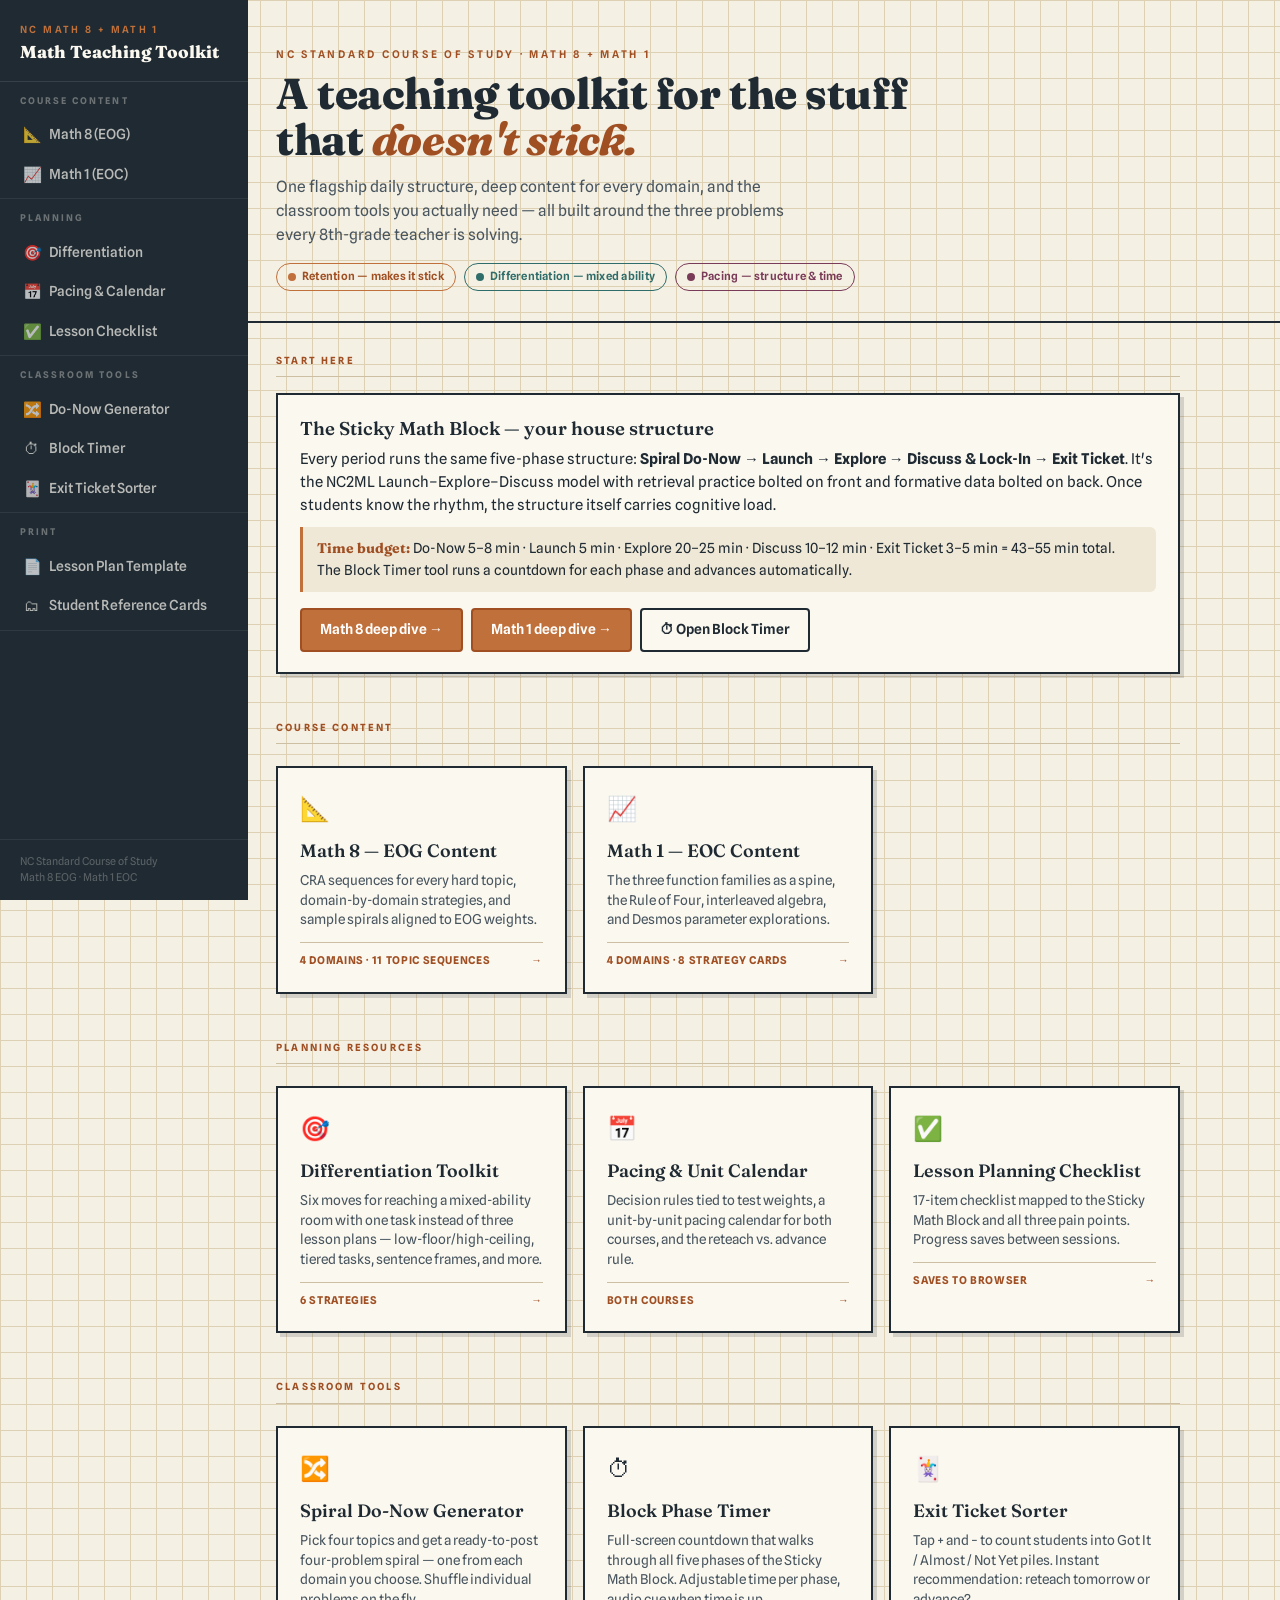
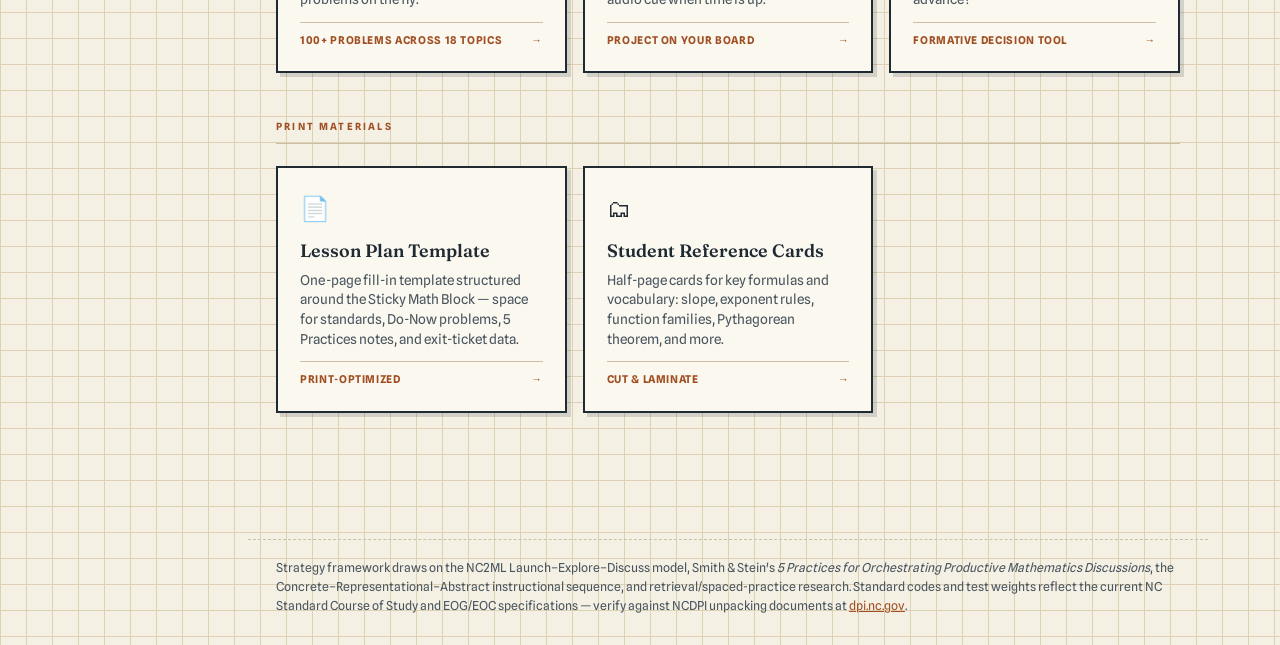
==== index.html @ 53092786 "Initial release: full NC Math 8 & Math 1 teaching toolkit Multi-page static site with deep content f" ====
<!DOCTYPE html>
<html lang="en">
<head>
<meta charset="UTF-8">
<meta name="viewport" content="width=device-width, initial-scale=1.0">
<title>Math Teaching Toolkit — NC Math 8 &amp; Math 1</title>
<link rel="stylesheet" href="css/style.css">
</head>
<body>

<button class="nav-toggle" id="navToggle" aria-label="Open menu">
  <span class="bar"></span><span class="bar"></span><span class="bar"></span>
</button>
<div class="overlay" id="overlay"></div>

<nav class="sidenav" id="sidenav">
  <div class="sidenav-brand">
    <a href="index.html">
      <div class="brand-eyebrow">NC Math 8 + Math 1</div>
      <div class="brand-name">Math Teaching Toolkit</div>
    </a>
  </div>

  <div class="nav-group">
    <span class="nav-group-label">Course Content</span>
    <a class="nav-link" href="math8.html"><span class="icon">📐</span> Math 8 (EOG)</a>
    <a class="nav-link" href="math1.html"><span class="icon">📈</span> Math 1 (EOC)</a>
  </div>

  <div class="nav-group">
    <span class="nav-group-label">Planning</span>
    <a class="nav-link" href="differentiation.html"><span class="icon">🎯</span> Differentiation</a>
    <a class="nav-link" href="pacing.html"><span class="icon">📅</span> Pacing &amp; Calendar</a>
    <a class="nav-link" href="checklist.html"><span class="icon">✅</span> Lesson Checklist</a>
  </div>

  <div class="nav-group">
    <span class="nav-group-label">Classroom Tools</span>
    <a class="nav-link" href="donow.html"><span class="icon">🔀</span> Do-Now Generator</a>
    <a class="nav-link" href="timer.html"><span class="icon">⏱</span> Block Timer</a>
    <a class="nav-link" href="exit-sort.html"><span class="icon">🃏</span> Exit Ticket Sorter</a>
  </div>

  <div class="nav-group">
    <span class="nav-group-label">Print</span>
    <a class="nav-link" href="lesson-plan.html"><span class="icon">📄</span> Lesson Plan Template</a>
    <a class="nav-link" href="reference-cards.html"><span class="icon">🗂</span> Student Reference Cards</a>
  </div>

  <div class="nav-footer">NC Standard Course of Study<br>Math 8 EOG · Math 1 EOC</div>
</nav>

<main>
  <div class="page-header">
    <div class="page-eyebrow">NC Standard Course of Study · Math 8 + Math 1</div>
    <h1>A teaching toolkit for the stuff that <em>doesn't stick.</em></h1>
    <p class="sub">One flagship daily structure, deep content for every domain, and the classroom tools you actually need — all built around the three problems every 8th-grade teacher is solving.</p>
    <div class="legend">
      <span class="chip c-ret"><span class="dot"></span>Retention — makes it stick</span>
      <span class="chip c-dif"><span class="dot"></span>Differentiation — mixed ability</span>
      <span class="chip c-pac"><span class="dot"></span>Pacing — structure &amp; time</span>
    </div>
  </div>

  <div class="content">

    <div class="section">
      <div class="section-label">Start Here</div>
      <div class="card">
        <h3>The Sticky Math Block — your house structure</h3>
        <p>Every period runs the same five-phase structure: <strong>Spiral Do-Now → Launch → Explore → Discuss &amp; Lock-In → Exit Ticket</strong>. It's the NC2ML Launch–Explore–Discuss model with retrieval practice bolted on front and formative data bolted on back. Once students know the rhythm, the structure itself carries cognitive load.</p>
        <div class="ex">
          <b>Time budget:</b> Do-Now 5–8 min · Launch 5 min · Explore 20–25 min · Discuss 10–12 min · Exit Ticket 3–5 min = 43–55 min total.<br>
          The Block Timer tool runs a countdown for each phase and advances automatically.
        </div>
        <div class="btn-group">
          <a class="btn btn-ochre" href="math8.html">Math 8 deep dive →</a>
          <a class="btn btn-ochre" href="math1.html">Math 1 deep dive →</a>
          <a class="btn" href="timer.html">⏱ Open Block Timer</a>
        </div>
      </div>
    </div>

    <div class="section">
      <div class="section-label">Course Content</div>
      <div class="hub-grid">
        <a class="hub-card" href="math8.html">
          <div class="hc-icon">📐</div>
          <h3>Math 8 — EOG Content</h3>
          <p>CRA sequences for every hard topic, domain-by-domain strategies, and sample spirals aligned to EOG weights.</p>
          <div class="hc-footer">
            <span>4 domains · 11 topic sequences</span>
            <span>→</span>
          </div>
        </a>
        <a class="hub-card" href="math1.html">
          <div class="hc-icon">📈</div>
          <h3>Math 1 — EOC Content</h3>
          <p>The three function families as a spine, the Rule of Four, interleaved algebra, and Desmos parameter explorations.</p>
          <div class="hc-footer">
            <span>4 domains · 8 strategy cards</span>
            <span>→</span>
          </div>
        </a>
      </div>
    </div>

    <div class="section">
      <div class="section-label">Planning Resources</div>
      <div class="hub-grid">
        <a class="hub-card" href="differentiation.html">
          <div class="hc-icon">🎯</div>
          <h3>Differentiation Toolkit</h3>
          <p>Six moves for reaching a mixed-ability room with one task instead of three lesson plans — low-floor/high-ceiling, tiered tasks, sentence frames, and more.</p>
          <div class="hc-footer"><span>6 strategies</span><span>→</span></div>
        </a>
        <a class="hub-card" href="pacing.html">
          <div class="hc-icon">📅</div>
          <h3>Pacing &amp; Unit Calendar</h3>
          <p>Decision rules tied to test weights, a unit-by-unit pacing calendar for both courses, and the reteach vs. advance rule.</p>
          <div class="hc-footer"><span>Both courses</span><span>→</span></div>
        </a>
        <a class="hub-card" href="checklist.html">
          <div class="hc-icon">✅</div>
          <h3>Lesson Planning Checklist</h3>
          <p>17-item checklist mapped to the Sticky Math Block and all three pain points. Progress saves between sessions.</p>
          <div class="hc-footer"><span>Saves to browser</span><span>→</span></div>
        </a>
      </div>
    </div>

    <div class="section">
      <div class="section-label">Classroom Tools</div>
      <div class="hub-grid">
        <a class="hub-card" href="donow.html">
          <div class="hc-icon">🔀</div>
          <h3>Spiral Do-Now Generator</h3>
          <p>Pick four topics and get a ready-to-post four-problem spiral — one from each domain you choose. Shuffle individual problems on the fly.</p>
          <div class="hc-footer"><span>100+ problems across 18 topics</span><span>→</span></div>
        </a>
        <a class="hub-card" href="timer.html">
          <div class="hc-icon">⏱</div>
          <h3>Block Phase Timer</h3>
          <p>Full-screen countdown that walks through all five phases of the Sticky Math Block. Adjustable time per phase, audio cue when time is up.</p>
          <div class="hc-footer"><span>Project on your board</span><span>→</span></div>
        </a>
        <a class="hub-card" href="exit-sort.html">
          <div class="hc-icon">🃏</div>
          <h3>Exit Ticket Sorter</h3>
          <p>Tap + and − to count students into Got It / Almost / Not Yet piles. Instant recommendation: reteach tomorrow or advance?</p>
          <div class="hc-footer"><span>Formative decision tool</span><span>→</span></div>
        </a>
      </div>
    </div>

    <div class="section">
      <div class="section-label">Print Materials</div>
      <div class="hub-grid">
        <a class="hub-card" href="lesson-plan.html">
          <div class="hc-icon">📄</div>
          <h3>Lesson Plan Template</h3>
          <p>One-page fill-in template structured around the Sticky Math Block — space for standards, Do-Now problems, 5 Practices notes, and exit-ticket data.</p>
          <div class="hc-footer"><span>Print-optimized</span><span>→</span></div>
        </a>
        <a class="hub-card" href="reference-cards.html">
          <div class="hc-icon">🗂</div>
          <h3>Student Reference Cards</h3>
          <p>Half-page cards for key formulas and vocabulary: slope, exponent rules, function families, Pythagorean theorem, and more.</p>
          <div class="hc-footer"><span>Cut &amp; laminate</span><span>→</span></div>
        </a>
      </div>
    </div>

  </div><!-- /content -->

  <footer>
    Strategy framework draws on the NC2ML Launch–Explore–Discuss model, Smith &amp; Stein's <i>5 Practices for Orchestrating Productive Mathematics Discussions</i>, the Concrete–Representational–Abstract instructional sequence, and retrieval/spaced-practice research. Standard codes and test weights reflect the current NC Standard Course of Study and EOG/EOC specifications — verify against NCDPI unpacking documents at <a href="https://www.dpi.nc.gov">dpi.nc.gov</a>.
  </footer>
</main>

<script src="js/app.js"></script>
</body>
</html>
---- css/style.css ----
@import url('https://fonts.googleapis.com/css2?family=Fraunces:ital,opsz,wght@0,9..144,400;0,9..144,600;0,9..144,800;1,9..144,500&family=Spline+Sans:wght@400;500;600;700&display=swap');

:root {
  --paper: #f5f0e4;
  --paper-2: #efe8d6;
  --ink: #1f2a32;
  --ink-soft: #48555e;
  --line: #ccbfa3;
  --grid: #ddd0b3;
  --ochre: #c0703a;
  --ochre-deep: #a04f23;
  --teal: #2f6d6a;
  --plum: #7a3b58;
  --chalk: #fbf8f0;
  --shadow: rgba(31,42,50,.16);
  --nav-w: 248px;
}

*, *::before, *::after { box-sizing: border-box; margin: 0; padding: 0; }
html { scroll-behavior: smooth; }

body {
  font-family: 'Spline Sans', sans-serif;
  color: var(--ink);
  background: var(--paper);
  background-image:
    linear-gradient(var(--grid) 1px, transparent 1px),
    linear-gradient(90deg, var(--grid) 1px, transparent 1px);
  background-size: 26px 26px;
  line-height: 1.55;
  -webkit-font-smoothing: antialiased;
  display: flex;
  min-height: 100vh;
}

/* ===== Sidebar nav ===== */
.sidenav {
  position: fixed;
  top: 0; left: 0;
  width: var(--nav-w);
  height: 100vh;
  overflow-y: auto;
  background: var(--ink);
  color: var(--chalk);
  display: flex;
  flex-direction: column;
  z-index: 50;
  scrollbar-width: thin;
  scrollbar-color: rgba(255,255,255,.15) transparent;
}
.sidenav-brand {
  padding: 22px 20px 18px;
  border-bottom: 1px solid rgba(255,255,255,.1);
  flex-shrink: 0;
}
.sidenav-brand a { text-decoration: none; color: var(--chalk); }
.brand-eyebrow {
  font-size: .62rem;
  letter-spacing: .24em;
  text-transform: uppercase;
  color: var(--ochre);
  font-weight: 600;
  margin-bottom: 5px;
}
.brand-name {
  font-family: 'Fraunces', serif;
  font-size: 1.08rem;
  font-weight: 800;
  line-height: 1.18;
}

.nav-group { padding: 12px 0 4px; border-bottom: 1px solid rgba(255,255,255,.07); }
.nav-group:last-of-type { border-bottom: none; }
.nav-group-label {
  font-size: .58rem;
  font-weight: 700;
  letter-spacing: .22em;
  text-transform: uppercase;
  color: rgba(251,248,240,.35);
  padding: 0 20px 7px;
  display: block;
}
.nav-link {
  display: flex;
  align-items: center;
  gap: 9px;
  padding: 8px 20px;
  font-size: .87rem;
  font-weight: 500;
  color: rgba(251,248,240,.7);
  text-decoration: none;
  transition: .12s;
  border-left: 3px solid transparent;
}
.nav-link:hover { color: var(--chalk); background: rgba(255,255,255,.06); }
.nav-link.active {
  color: var(--chalk);
  background: rgba(192,112,58,.18);
  border-left-color: var(--ochre);
  font-weight: 600;
}
.nav-link .icon { font-size: .95rem; width: 17px; text-align: center; flex-shrink: 0; }
.nav-footer {
  margin-top: auto;
  padding: 14px 20px;
  font-size: .67rem;
  color: rgba(251,248,240,.28);
  line-height: 1.5;
  border-top: 1px solid rgba(255,255,255,.07);
}

/* ===== Main content ===== */
main { margin-left: var(--nav-w); flex: 1; min-width: 0; }

.page-header {
  position: relative;
  padding: 46px 28px 28px;
  border-bottom: 2.5px solid var(--ink);
  overflow: hidden;
}
.page-header::after {
  content: "";
  position: absolute;
  right: -40px; top: 20px;
  width: 220px; height: 120px;
  background:
    linear-gradient(90deg, transparent 49%, var(--ochre) 49%, var(--ochre) 51%, transparent 51%) 0 0/26px 26px,
    linear-gradient(0deg, transparent 49%, var(--ochre) 49%, var(--ochre) 51%, transparent 51%) 0 0/26px 26px;
  opacity: .14;
  pointer-events: none;
  mask-image: linear-gradient(135deg, #000, transparent 70%);
  -webkit-mask-image: linear-gradient(135deg, #000, transparent 70%);
}
.page-eyebrow {
  font-size: .66rem;
  letter-spacing: .26em;
  text-transform: uppercase;
  color: var(--ochre-deep);
  font-weight: 600;
  margin-bottom: 9px;
}
.page-header h1 {
  font-family: 'Fraunces', serif;
  font-weight: 800;
  font-size: clamp(1.7rem, 4vw, 2.7rem);
  line-height: 1.06;
  letter-spacing: -.01em;
  max-width: 22ch;
}
.page-header h1 em { font-style: italic; color: var(--ochre-deep); }
.page-header .sub {
  margin-top: 12px;
  max-width: 58ch;
  color: var(--ink-soft);
  font-size: .97rem;
}
.page-header .meta {
  margin-top: 13px;
  font-size: .79rem;
  color: var(--ink-soft);
  font-style: italic;
  border-left: 3px solid var(--line);
  padding-left: 12px;
  max-width: 60ch;
}
.legend { display: flex; flex-wrap: wrap; gap: 8px; margin: 16px 0 2px; }
.chip {
  display: inline-flex;
  align-items: center;
  gap: 6px;
  font-size: .71rem;
  font-weight: 600;
  padding: 4px 11px;
  border-radius: 40px;
  border: 1.5px solid;
  letter-spacing: .02em;
}
.chip .dot { width: 8px; height: 8px; border-radius: 50%; }
.c-ret { color: var(--ochre-deep); border-color: var(--ochre); }
.c-ret .dot { background: var(--ochre); }
.c-dif { color: var(--teal); border-color: var(--teal); }
.c-dif .dot { background: var(--teal); }
.c-pac { color: var(--plum); border-color: var(--plum); }
.c-pac .dot { background: var(--plum); }

.content { padding: 30px 28px 80px; max-width: 960px; }

/* ===== Tags ===== */
.tag { font-size: .62rem; font-weight: 600; padding: 2px 8px; border-radius: 30px; letter-spacing: .03em; }
.t-ret { background: rgba(192,112,58,.15); color: var(--ochre-deep); }
.t-dif { background: rgba(47,109,106,.13); color: var(--teal); }
.t-pac { background: rgba(122,59,88,.12); color: var(--plum); }
.tags { display: flex; gap: 5px; flex-wrap: wrap; margin: 6px 0; }

/* ===== Typography ===== */
h2 {
  font-family: 'Fraunces', serif;
  font-weight: 600;
  font-size: 1.62rem;
  letter-spacing: -.01em;
  margin-bottom: 6px;
}
h3 { font-family: 'Fraunces', serif; font-weight: 600; }
.lede { color: var(--ink-soft); max-width: 64ch; margin-bottom: 22px; font-size: .96rem; }
.section { margin-bottom: 46px; }
.section-label {
  font-size: .62rem;
  font-weight: 700;
  letter-spacing: .22em;
  text-transform: uppercase;
  color: var(--ochre-deep);
  border-bottom: 1.5px solid var(--line);
  padding-bottom: 8px;
  margin-bottom: 16px;
}

/* ===== Cards ===== */
.card {
  background: var(--chalk);
  border: 2px solid var(--ink);
  box-shadow: 4px 4px 0 var(--shadow);
  padding: 20px 22px;
  margin-bottom: 18px;
}
.card h3 {
  font-size: 1.16rem;
  margin-bottom: 4px;
  display: flex;
  align-items: flex-start;
  gap: 10px;
  flex-wrap: wrap;
}
.card h3 .num {
  font-size: .74rem;
  font-family: 'Spline Sans', sans-serif;
  font-weight: 700;
  color: var(--ochre-deep);
  border: 1.5px solid var(--ochre);
  border-radius: 6px;
  padding: 1px 8px;
  margin-top: 3px;
  white-space: nowrap;
  flex-shrink: 0;
}
.card p { font-size: .93rem; margin-bottom: 10px; }
.card p:last-child { margin-bottom: 0; }
.card ul, .card ol { font-size: .93rem; padding-left: 1.4em; margin-bottom: 10px; }
.card li { margin-bottom: 4px; }

/* ===== Example box ===== */
.ex {
  border-left: 3px solid var(--ochre);
  background: var(--paper-2);
  padding: 11px 14px;
  font-size: .87rem;
  border-radius: 0 6px 6px 0;
  margin-top: 10px;
}
.ex b { font-family: 'Fraunces', serif; color: var(--ochre-deep); }
.ex .std {
  display: inline-block;
  font-size: .66rem;
  font-weight: 700;
  letter-spacing: .05em;
  color: var(--teal);
  background: rgba(47,109,106,.11);
  padding: 1px 7px;
  border-radius: 4px;
  margin-bottom: 5px;
}
.ex p { margin-bottom: 6px; }
.ex p:last-child { margin-bottom: 0; }

/* ===== Callout ===== */
.callout {
  border: 1.5px solid var(--line);
  background: var(--paper-2);
  padding: 13px 16px;
  border-radius: 6px;
  margin: 12px 0;
  font-size: .9rem;
}
.callout.tip { border-left: 4px solid var(--teal); background: rgba(47,109,106,.06); }
.callout.warn { border-left: 4px solid var(--ochre); }
.callout strong { color: var(--ochre-deep); }

/* ===== Flow / steps ===== */
.flow { margin: 10px 0 28px; counter-reset: step; }
.step {
  position: relative;
  background: var(--chalk);
  border: 2px solid var(--ink);
  padding: 16px 18px 16px 60px;
  box-shadow: 4px 4px 0 var(--shadow);
  margin-bottom: 16px;
}
.step::before {
  counter-increment: step;
  content: counter(step);
  position: absolute;
  left: 14px; top: 16px;
  width: 32px; height: 32px;
  border-radius: 50%;
  background: var(--ink);
  color: var(--chalk);
  font-family: 'Fraunces', serif;
  font-weight: 600;
  display: flex;
  align-items: center;
  justify-content: center;
  font-size: 1rem;
}
.step h3 { font-size: 1rem; display: flex; flex-wrap: wrap; align-items: center; gap: 10px; margin-bottom: 5px; }
.step h3 .time {
  font-family: 'Spline Sans', sans-serif;
  font-size: .69rem;
  font-weight: 600;
  color: var(--chalk);
  background: var(--ochre-deep);
  padding: 2px 9px;
  border-radius: 30px;
  letter-spacing: .04em;
}
.step p { font-size: .91rem; color: var(--ink-soft); margin-bottom: 6px; }
.step p:last-child { margin-bottom: 0; }
.step ul { font-size: .89rem; color: var(--ink-soft); padding-left: 1.4em; margin-top: 6px; }
.step li { margin-bottom: 3px; }

/* ===== Domain weight boxes ===== */
.weights { display: flex; flex-wrap: wrap; gap: 8px; margin: 6px 0 24px; }
.wbox {
  flex: 1;
  min-width: 130px;
  background: var(--chalk);
  border: 2px solid var(--ink);
  padding: 12px 14px;
  box-shadow: 3px 3px 0 var(--shadow);
}
.wbox .pct {
  font-family: 'Fraunces', serif;
  font-weight: 800;
  font-size: 1.5rem;
  color: var(--ochre-deep);
  line-height: 1;
}
.wbox .nm { font-size: .74rem; color: var(--ink-soft); margin-top: 4px; }

/* ===== Accordion ===== */
.accordion { margin: 6px 0 20px; }
.acc-item { border: 1.5px solid var(--line); border-radius: 4px; margin-bottom: 8px; overflow: hidden; }
.acc-trigger {
  width: 100%;
  display: flex;
  align-items: center;
  justify-content: space-between;
  padding: 12px 16px;
  background: var(--chalk);
  border: none;
  cursor: pointer;
  font-family: 'Spline Sans', sans-serif;
  font-size: .92rem;
  font-weight: 600;
  color: var(--ink);
  text-align: left;
  gap: 10px;
}
.acc-trigger .chevron { flex-shrink: 0; font-size: .78rem; color: var(--ink-soft); transition: transform .2s; }
.acc-trigger[aria-expanded="true"] .chevron { transform: rotate(180deg); }
.acc-trigger[aria-expanded="true"] { border-bottom: 1.5px solid var(--line); }
.acc-body { display: none; padding: 14px 16px; background: var(--paper); font-size: .9rem; }
.acc-body.open { display: block; }
.acc-body p { margin-bottom: 8px; }
.acc-body p:last-child { margin-bottom: 0; }
.acc-body ul, .acc-body ol { padding-left: 1.4em; margin-bottom: 8px; }
.acc-body li { margin-bottom: 4px; }
.acc-body .ex { margin-top: 8px; }

/* ===== Checklist ===== */
.checkgroup { margin-bottom: 24px; }
.checkgroup h3 {
  font-family: 'Fraunces', serif;
  font-size: 1.08rem;
  margin-bottom: 9px;
  padding-bottom: 6px;
  border-bottom: 1.5px dashed var(--line);
}
.check {
  display: flex;
  gap: 12px;
  align-items: flex-start;
  padding: 8px 12px;
  cursor: pointer;
  border: 1.5px solid transparent;
  border-radius: 8px;
  transition: .12s;
}
.check:hover { background: var(--paper-2); }
.check input {
  appearance: none;
  flex: 0 0 auto;
  width: 20px; height: 20px;
  border: 2px solid var(--ink);
  border-radius: 5px;
  margin-top: 2px;
  cursor: pointer;
  position: relative;
  background: var(--chalk);
}
.check input:checked { background: var(--teal); border-color: var(--teal); }
.check input:checked::after {
  content: "✓";
  position: absolute;
  inset: 0;
  display: flex;
  align-items: center;
  justify-content: center;
  color: #fff;
  font-size: .82rem;
  font-weight: 700;
}
.check span { font-size: .92rem; }
.check input:checked + span { text-decoration: line-through; color: var(--ink-soft); }
.progress-row { display: flex; align-items: center; gap: 14px; margin: 6px 0 18px; flex-wrap: wrap; }
.progress-text { font-size: .84rem; color: var(--ink-soft); font-style: italic; white-space: nowrap; }
.progbar { height: 8px; background: var(--paper-2); border: 1.5px solid var(--ink); border-radius: 30px; overflow: hidden; flex: 1; min-width: 120px; }
.progbar i { display: block; height: 100%; width: 0; background: var(--teal); transition: width .3s; }

/* ===== Notes ===== */
.notes-label {
  display: block;
  font-size: .7rem;
  font-weight: 600;
  color: var(--ink-soft);
  letter-spacing: .05em;
  text-transform: uppercase;
  margin: 12px 0 5px;
}
textarea.notes-field {
  width: 100%;
  padding: 10px 12px;
  background: var(--paper);
  border: 1.5px solid var(--line);
  border-radius: 4px;
  font-family: 'Spline Sans', sans-serif;
  font-size: .87rem;
  color: var(--ink);
  resize: vertical;
  min-height: 72px;
  transition: border-color .15s;
}
textarea.notes-field:focus { outline: none; border-color: var(--ochre); }

/* ===== Buttons ===== */
.btn {
  appearance: none;
  display: inline-flex;
  align-items: center;
  gap: 7px;
  border: 2px solid var(--ink);
  background: var(--chalk);
  font-family: 'Spline Sans', sans-serif;
  font-weight: 600;
  font-size: .87rem;
  padding: 9px 18px;
  border-radius: 4px;
  cursor: pointer;
  transition: .12s;
  text-decoration: none;
  color: var(--ink);
}
.btn:hover { background: var(--paper-2); }
.btn-primary { background: var(--ink); color: var(--chalk); }
.btn-primary:hover { background: var(--ink-soft); }
.btn-ochre { background: var(--ochre); color: #fff; border-color: var(--ochre-deep); }
.btn-ochre:hover { background: var(--ochre-deep); }
.btn-sm { font-size: .77rem; padding: 6px 13px; }
.btn-ghost { background: transparent; border-color: var(--line); color: var(--ink-soft); }
.btn-ghost:hover { background: var(--paper-2); color: var(--ink); }
.btn-group { display: flex; flex-wrap: wrap; gap: 8px; margin-top: 16px; }

/* ===== Tables ===== */
.table-wrap { overflow-x: auto; margin: 12px 0 20px; }
table { width: 100%; border-collapse: collapse; font-size: .9rem; }
th {
  background: var(--ink);
  color: var(--chalk);
  font-family: 'Fraunces', serif;
  font-weight: 600;
  padding: 9px 12px;
  text-align: left;
  font-size: .87rem;
}
td { padding: 8px 12px; border-bottom: 1px solid var(--line); vertical-align: top; }
tr:nth-child(even) td { background: var(--paper-2); }
tr:last-child td { border-bottom: none; }

/* ===== Hub cards (index) ===== */
.hub-grid { display: grid; grid-template-columns: repeat(auto-fill, minmax(270px, 1fr)); gap: 16px; margin: 22px 0 36px; }
.hub-card {
  background: var(--chalk);
  border: 2px solid var(--ink);
  box-shadow: 4px 4px 0 var(--shadow);
  padding: 22px;
  text-decoration: none;
  color: var(--ink);
  transition: transform .12s, box-shadow .12s;
  display: block;
}
.hub-card:hover { transform: translate(-2px,-2px); box-shadow: 6px 6px 0 var(--shadow); }
.hc-icon { font-size: 1.5rem; margin-bottom: 10px; }
.hub-card h3 { font-family: 'Fraunces', serif; font-weight: 600; font-size: 1.12rem; margin-bottom: 6px; }
.hub-card p { font-size: .85rem; color: var(--ink-soft); line-height: 1.45; }
.hc-footer {
  display: flex;
  align-items: center;
  justify-content: space-between;
  margin-top: 12px;
  padding-top: 10px;
  border-top: 1.5px solid var(--line);
  font-size: .67rem;
  font-weight: 700;
  letter-spacing: .06em;
  text-transform: uppercase;
  color: var(--ochre-deep);
}

/* ===== Pacing calendar ===== */
.cal-controls { display: flex; gap: 10px; align-items: center; flex-wrap: wrap; margin-bottom: 16px; }
.cal-unit-label {
  font-family: 'Fraunces', serif;
  font-size: 1.1rem;
  font-weight: 600;
}
.cal-grid {
  display: grid;
  grid-template-columns: repeat(5, 1fr);
  gap: 5px;
  margin: 0 0 24px;
}
.cal-head {
  font-size: .64rem;
  font-weight: 700;
  letter-spacing: .12em;
  text-transform: uppercase;
  color: var(--ink-soft);
  text-align: center;
  padding: 6px 0;
  background: var(--paper-2);
  border: 1px solid var(--line);
}
.cal-cell {
  background: var(--chalk);
  border: 1.5px solid var(--line);
  border-radius: 3px;
  padding: 7px 8px;
  min-height: 68px;
  font-size: .76rem;
  cursor: pointer;
  transition: border-color .12s;
  position: relative;
}
.cal-cell:hover { border-color: var(--ochre); }
.cal-cell.flex-day { background: rgba(47,109,106,.08); border-color: var(--teal); }
.cal-cell.test-day { background: rgba(192,112,58,.1); border-color: var(--ochre-deep); }
.cal-cell.empty { background: transparent; border-color: transparent; cursor: default; min-height: 0; }
.day-num { font-size: .6rem; font-weight: 700; color: var(--ink-soft); margin-bottom: 3px; }
.day-topic { color: var(--ink); line-height: 1.3; font-size: .74rem; }
.cal-legend { display: flex; gap: 12px; font-size: .75rem; color: var(--ink-soft); flex-wrap: wrap; }
.cal-legend span { display: flex; align-items: center; gap: 5px; }
.cal-legend .swatch { width: 10px; height: 10px; border-radius: 2px; border: 1.5px solid; }
.swatch-flex { background: rgba(47,109,106,.08); border-color: var(--teal) !important; }
.swatch-test { background: rgba(192,112,58,.1); border-color: var(--ochre-deep) !important; }

/* ===== Timer tool ===== */
.timer-wrap { max-width: 540px; margin: 0 auto; text-align: center; padding: 20px 0; }
.timer-phase-name {
  font-size: .7rem;
  font-weight: 700;
  letter-spacing: .22em;
  text-transform: uppercase;
  color: var(--ochre-deep);
  margin-bottom: 8px;
}
.timer-clock {
  font-family: 'Fraunces', serif;
  font-size: clamp(5rem, 16vw, 8rem);
  font-weight: 800;
  color: var(--ink);
  line-height: 1;
  letter-spacing: -.02em;
  transition: color .3s;
}
.timer-clock.warn { color: var(--ochre-deep); }
.timer-clock.done { color: var(--teal); }
.timer-phases { display: flex; gap: 6px; justify-content: center; flex-wrap: wrap; margin: 22px 0 18px; }
.phase-pip {
  padding: 7px 14px;
  border: 2px solid var(--line);
  border-radius: 30px;
  font-size: .76rem;
  font-weight: 600;
  cursor: pointer;
  background: var(--chalk);
  color: var(--ink-soft);
  transition: .12s;
  font-family: 'Spline Sans', sans-serif;
}
.phase-pip.active { border-color: var(--ochre); background: rgba(192,112,58,.12); color: var(--ochre-deep); }
.phase-pip.done-pip { border-color: var(--teal); background: rgba(47,109,106,.1); color: var(--teal); }
.timer-controls { display: flex; gap: 10px; justify-content: center; margin-top: 14px; }

/* ===== Do-Now generator ===== */
.donow-config { display: grid; grid-template-columns: repeat(auto-fill, minmax(190px, 1fr)); gap: 9px; margin: 14px 0 20px; }
.topic-chip {
  border: 1.5px solid var(--line);
  border-radius: 6px;
  padding: 9px 12px;
  cursor: pointer;
  background: var(--chalk);
  transition: .12s;
  user-select: none;
}
.topic-chip:hover { border-color: var(--ochre); }
.topic-chip.sel { border-color: var(--ochre); background: rgba(192,112,58,.1); }
.topic-chip .tc-name { font-size: .86rem; font-weight: 600; }
.topic-chip .tc-course { font-size: .68rem; color: var(--ink-soft); margin-top: 2px; }
.donow-sheet {
  background: var(--chalk);
  border: 2px solid var(--ink);
  box-shadow: 4px 4px 0 var(--shadow);
  padding: 24px;
  margin: 20px 0;
}
.donow-sheet h3 {
  font-family: 'Fraunces', serif;
  font-size: 1rem;
  margin-bottom: 14px;
  padding-bottom: 10px;
  border-bottom: 1.5px solid var(--line);
  color: var(--ink-soft);
  font-weight: 600;
}
.dn-row {
  display: grid;
  grid-template-columns: 28px 1fr auto;
  gap: 12px;
  align-items: start;
  padding: 12px 0;
  border-bottom: 1px dashed var(--line);
}
.dn-row:last-child { border-bottom: none; }
.dn-num {
  width: 28px; height: 28px;
  border-radius: 50%;
  background: var(--ink);
  color: var(--chalk);
  font-family: 'Fraunces', serif;
  font-weight: 600;
  display: flex;
  align-items: center;
  justify-content: center;
  font-size: .95rem;
  flex-shrink: 0;
}
.dn-body {}
.dn-topic { font-size: .63rem; font-weight: 700; letter-spacing: .06em; text-transform: uppercase; color: var(--teal); margin-bottom: 4px; }
.dn-q { font-size: .95rem; margin-bottom: 4px; }
.dn-ans { font-size: .8rem; color: var(--ink-soft); display: none; }
.dn-ans.show { display: block; }
.dn-ans::before { content: "Answer: "; font-weight: 700; color: var(--ochre-deep); }
.dn-regen-btn {
  background: none;
  border: 1px solid var(--line);
  cursor: pointer;
  color: var(--ink-soft);
  font-size: .72rem;
  font-weight: 600;
  padding: 4px 9px;
  border-radius: 4px;
  font-family: 'Spline Sans', sans-serif;
  margin-top: 2px;
  white-space: nowrap;
  transition: .12s;
}
.dn-regen-btn:hover { border-color: var(--ochre); color: var(--ochre-deep); }
.show-answers-toggle { font-size: .82rem; color: var(--ochre-deep); background: none; border: none; cursor: pointer; font-weight: 600; font-family: 'Spline Sans', sans-serif; }

/* ===== Exit ticket sorter ===== */
.exit-grid { display: grid; grid-template-columns: repeat(3, 1fr); gap: 14px; margin: 20px 0; }
.exit-pile {
  background: var(--chalk);
  border: 2px solid var(--ink);
  padding: 18px 16px;
  box-shadow: 3px 3px 0 var(--shadow);
  text-align: center;
}
.exit-pile h3 {
  font-family: 'Fraunces', serif;
  font-size: 1rem;
  margin-bottom: 12px;
  padding-bottom: 10px;
  border-bottom: 1.5px dashed var(--line);
}
.exit-pile.got-it h3 { color: var(--teal); }
.exit-pile.almost h3 { color: var(--ochre-deep); }
.exit-pile.not-yet h3 { color: var(--plum); }
.exit-n {
  font-family: 'Fraunces', serif;
  font-weight: 800;
  font-size: 3.2rem;
  line-height: 1;
  margin: 8px 0 14px;
}
.exit-pile.got-it .exit-n { color: var(--teal); }
.exit-pile.almost .exit-n { color: var(--ochre-deep); }
.exit-pile.not-yet .exit-n { color: var(--plum); }
.exit-stepper { display: flex; justify-content: center; gap: 8px; }
.exit-stepper button {
  width: 38px; height: 38px;
  border: 2px solid var(--ink);
  background: var(--chalk);
  font-size: 1.2rem;
  cursor: pointer;
  border-radius: 4px;
  font-weight: 700;
  transition: .1s;
  font-family: 'Spline Sans', sans-serif;
  color: var(--ink);
}
.exit-stepper button:hover { background: var(--paper-2); }
.exit-summary { margin-top: 22px; }
.exit-total { font-size: .88rem; color: var(--ink-soft); margin-bottom: 10px; }
.exit-rec {
  background: var(--paper-2);
  border-left: 3px solid var(--ochre);
  padding: 12px 14px;
  font-size: .88rem;
  border-radius: 0 4px 4px 0;
  text-align: left;
}
.exit-rec strong { color: var(--ochre-deep); }

/* ===== Print materials ===== */
.print-wrap { max-width: 720px; }
.print-card {
  background: #fff;
  border: 2px solid var(--ink);
  box-shadow: 5px 5px 0 var(--shadow);
  padding: 32px 36px;
  margin-bottom: 28px;
}
.print-card h2 {
  font-family: 'Fraunces', serif;
  font-weight: 800;
  font-size: 1.3rem;
  border-bottom: 2px solid var(--ink);
  padding-bottom: 10px;
  margin-bottom: 18px;
}
.field-row { margin-bottom: 14px; }
.field-label { font-size: .7rem; font-weight: 700; letter-spacing: .08em; text-transform: uppercase; color: var(--ink-soft); display: block; margin-bottom: 5px; }
.field-line { border-bottom: 1.5px solid var(--line); height: 28px; width: 100%; }
.field-box { border: 1.5px solid var(--line); height: 80px; width: 100%; border-radius: 2px; }
.ref-card-grid { display: grid; grid-template-columns: repeat(auto-fill, minmax(300px, 1fr)); gap: 16px; }
.ref-card {
  background: #fff;
  border: 2px solid var(--ink);
  padding: 16px 18px;
  break-inside: avoid;
}
.ref-card h3 {
  font-family: 'Fraunces', serif;
  font-weight: 700;
  font-size: 1rem;
  border-bottom: 1.5px solid var(--line);
  padding-bottom: 7px;
  margin-bottom: 10px;
}
.ref-card .std-badge {
  font-size: .62rem;
  font-weight: 700;
  letter-spacing: .05em;
  color: var(--teal);
  background: rgba(47,109,106,.1);
  padding: 1px 7px;
  border-radius: 4px;
  display: inline-block;
  margin-bottom: 8px;
}
.ref-row { display: flex; justify-content: space-between; align-items: baseline; font-size: .85rem; padding: 4px 0; border-bottom: 1px dashed var(--line); gap: 8px; }
.ref-row:last-child { border-bottom: none; }
.ref-row .concept { color: var(--ink-soft); }
.ref-row .formula { font-family: 'Fraunces', serif; font-weight: 600; }

/* ===== Mobile nav toggle ===== */
.nav-toggle {
  display: none;
  position: fixed;
  top: 12px; left: 12px;
  z-index: 100;
  width: 40px; height: 40px;
  background: var(--ink);
  border: none;
  cursor: pointer;
  flex-direction: column;
  align-items: center;
  justify-content: center;
  gap: 5px;
  border-radius: 4px;
}
.nav-toggle .bar { width: 18px; height: 2px; background: var(--chalk); border-radius: 1px; }

.overlay {
  display: none;
  position: fixed;
  inset: 0;
  background: rgba(0,0,0,.35);
  z-index: 40;
}
.overlay.show { display: block; }

/* ===== Footer ===== */
footer {
  padding: 18px 28px 30px;
  border-top: 1.5px dashed var(--line);
  font-size: .77rem;
  color: var(--ink-soft);
  max-width: 960px;
}
footer a { color: var(--ochre-deep); }

/* ===== Responsive ===== */
@media (max-width: 800px) {
  body { display: block; }
  .sidenav { transform: translateX(-100%); transition: transform .25s ease; }
  .sidenav.open { transform: none; }
  main { margin-left: 0; }
  .page-header { padding: 60px 18px 22px; }
  .content { padding: 20px 18px 60px; }
  .nav-toggle { display: flex; }
  .exit-grid { grid-template-columns: 1fr; }
  .hub-grid { grid-template-columns: 1fr 1fr; }
}
@media (max-width: 500px) {
  .hub-grid { grid-template-columns: 1fr; }
  .weights { flex-direction: column; }
  .timer-clock { font-size: 5rem; }
}

/* ===== Print ===== */
@media print {
  .sidenav, .nav-toggle, .overlay, .btn-group, .page-header::after { display: none !important; }
  main { margin-left: 0 !important; }
  body { background: #fff; background-image: none; display: block; font-size: 11pt; }
  .card, .step, .print-card, .ref-card { box-shadow: none !important; break-inside: avoid; }
  .page-header { padding: 16px; border-bottom: 2pt solid #000; }
  .content { padding: 12px 16px; }
  a { color: inherit; text-decoration: none; }
  .no-print { display: none !important; }
  .print-only { display: block !important; }
}
.print-only { display: none; }
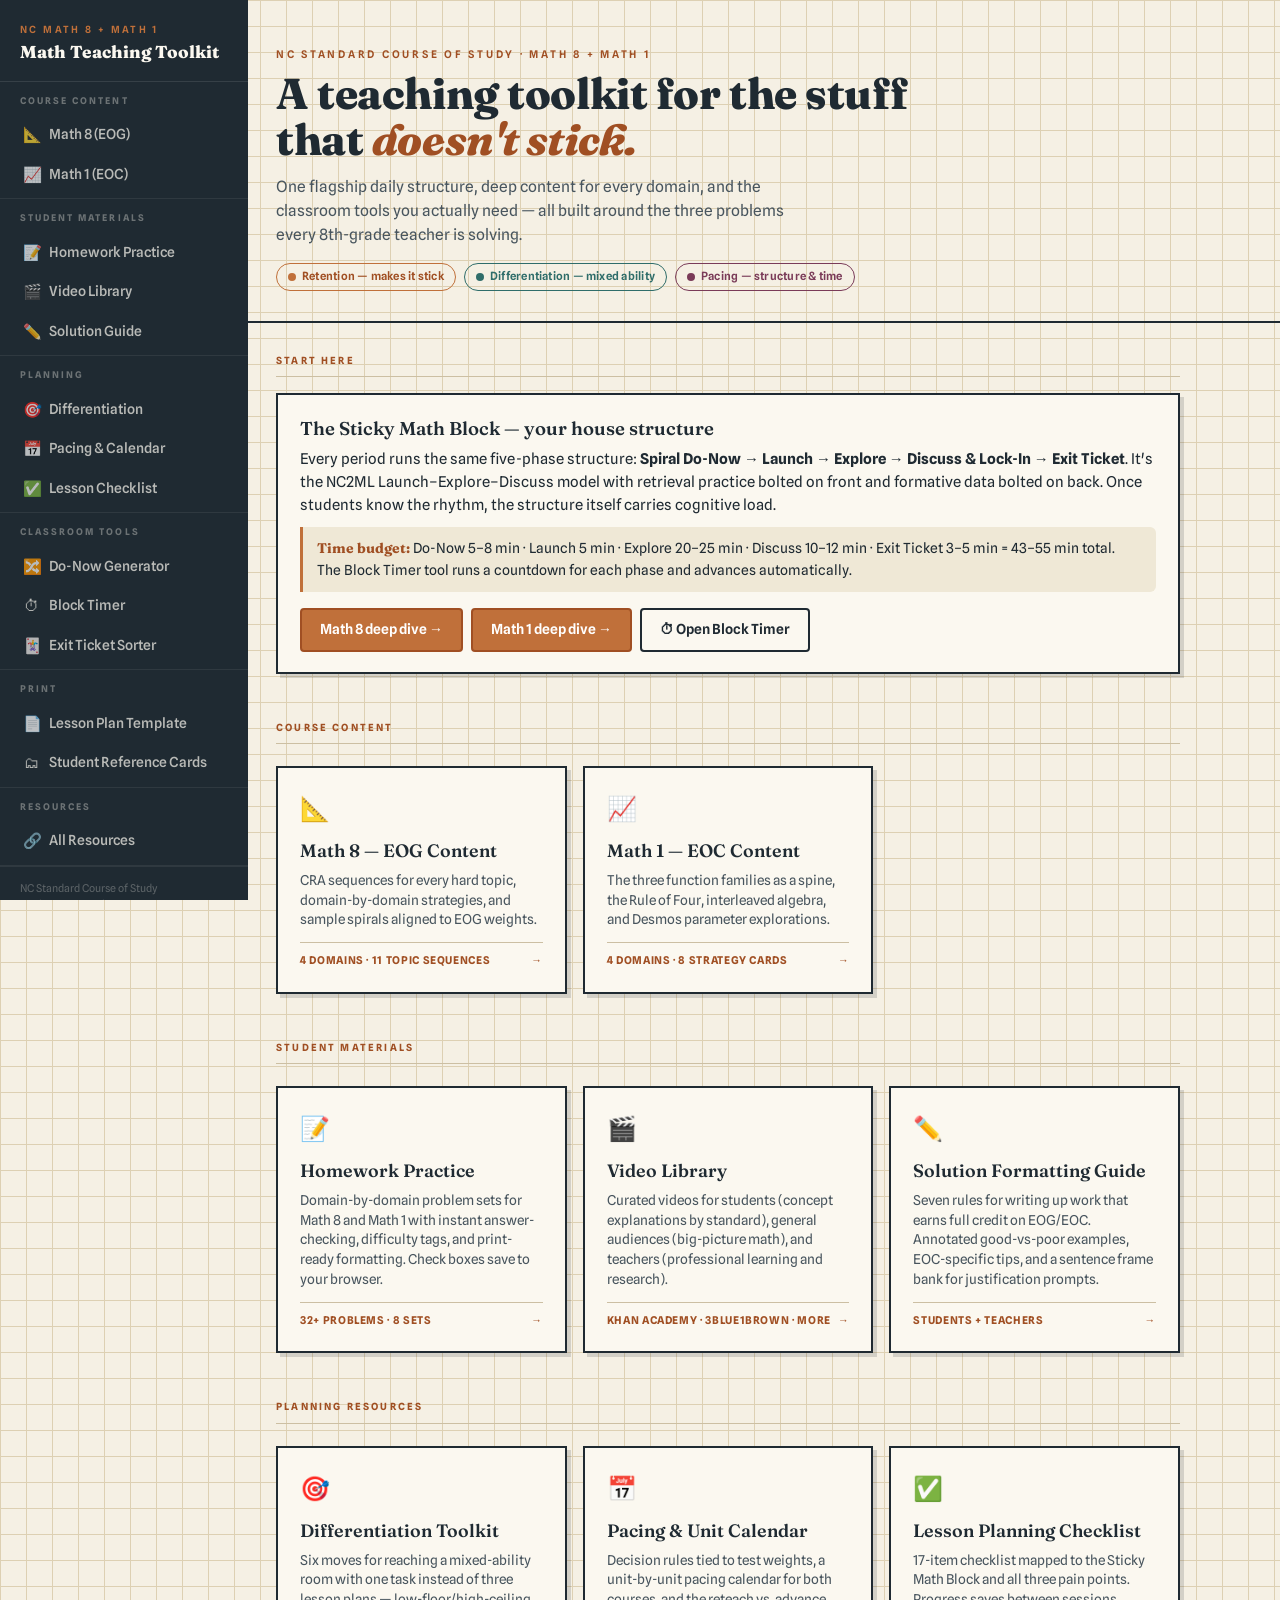
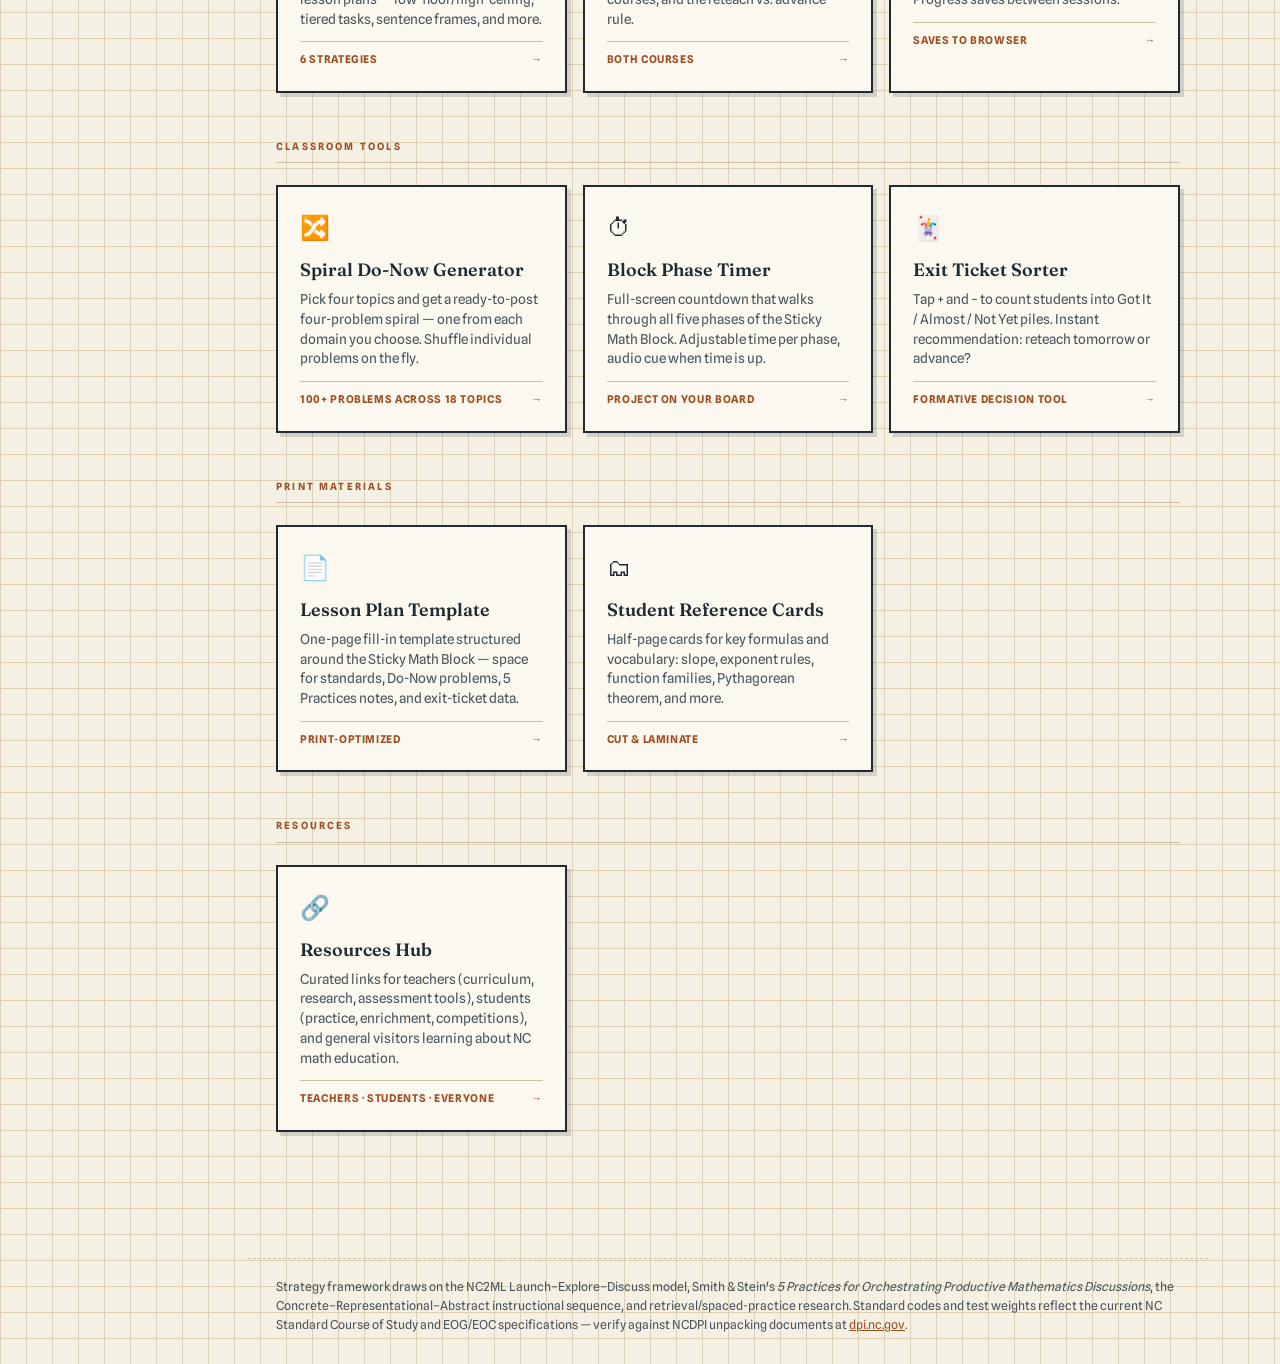
==== commit 7fe97f01: "Add student materials and resources expansion (4 new pages + nav update) - homework.html: Math 8 and" ====
--- a/index.html
+++ b/index.html
@@ -27,6 +27,13 @@
     <a class="nav-link" href="math1.html"><span class="icon">📈</span> Math 1 (EOC)</a>
   </div>
 
+
+  <div class="nav-group">
+    <span class="nav-group-label">Student Materials</span>
+    <a class="nav-link" href="homework.html"><span class="icon">📝</span> Homework Practice</a>
+    <a class="nav-link" href="videos.html"><span class="icon">🎬</span> Video Library</a>
+    <a class="nav-link" href="solution-guide.html"><span class="icon">✏️</span> Solution Guide</a>
+  </div>
   <div class="nav-group">
     <span class="nav-group-label">Planning</span>
     <a class="nav-link" href="differentiation.html"><span class="icon">🎯</span> Differentiation</a>
@@ -47,6 +54,11 @@
     <a class="nav-link" href="reference-cards.html"><span class="icon">🗂</span> Student Reference Cards</a>
   </div>
 
+
+  <div class="nav-group">
+    <span class="nav-group-label">Resources</span>
+    <a class="nav-link" href="resources.html"><span class="icon">🔗</span> All Resources</a>
+  </div>
   <div class="nav-footer">NC Standard Course of Study<br>Math 8 EOG · Math 1 EOC</div>
 </nav>
 
@@ -106,6 +118,30 @@
     </div>
 
     <div class="section">
+      <div class="section-label">Student Materials</div>
+      <div class="hub-grid">
+        <a class="hub-card" href="homework.html">
+          <div class="hc-icon">📝</div>
+          <h3>Homework Practice</h3>
+          <p>Domain-by-domain problem sets for Math 8 and Math 1 with instant answer-checking, difficulty tags, and print-ready formatting. Check boxes save to your browser.</p>
+          <div class="hc-footer"><span>32+ problems · 8 sets</span><span>→</span></div>
+        </a>
+        <a class="hub-card" href="videos.html">
+          <div class="hc-icon">🎬</div>
+          <h3>Video Library</h3>
+          <p>Curated videos for students (concept explanations by standard), general audiences (big-picture math), and teachers (professional learning and research).</p>
+          <div class="hc-footer"><span>Khan Academy · 3Blue1Brown · more</span><span>→</span></div>
+        </a>
+        <a class="hub-card" href="solution-guide.html">
+          <div class="hc-icon">✏️</div>
+          <h3>Solution Formatting Guide</h3>
+          <p>Seven rules for writing up work that earns full credit on EOG/EOC. Annotated good-vs-poor examples, EOC-specific tips, and a sentence frame bank for justification prompts.</p>
+          <div class="hc-footer"><span>Students + teachers</span><span>→</span></div>
+        </a>
+      </div>
+    </div>
+
+    <div class="section">
       <div class="section-label">Planning Resources</div>
       <div class="hub-grid">
         <a class="hub-card" href="differentiation.html">
@@ -171,6 +207,18 @@
       </div>
     </div>
 
+    <div class="section">
+      <div class="section-label">Resources</div>
+      <div class="hub-grid">
+        <a class="hub-card" href="resources.html">
+          <div class="hc-icon">🔗</div>
+          <h3>Resources Hub</h3>
+          <p>Curated links for teachers (curriculum, research, assessment tools), students (practice, enrichment, competitions), and general visitors learning about NC math education.</p>
+          <div class="hc-footer"><span>Teachers · Students · Everyone</span><span>→</span></div>
+        </a>
+      </div>
+    </div>
+
   </div><!-- /content -->
 
   <footer>
--- a/css/style.css
+++ b/css/style.css
@@ -860,3 +860,104 @@
   .print-only { display: block !important; }
 }
 .print-only { display: none; }
+
+/* ===== Course toggle (homework page) ===== */
+.course-toggle { display: flex; margin-bottom: 26px; border: 2px solid var(--ink); width: fit-content; box-shadow: 3px 3px 0 var(--shadow); }
+.ctab { padding: 10px 26px; border: none; background: var(--chalk); font-family: 'Spline Sans', sans-serif; font-weight: 600; font-size: .9rem; cursor: pointer; color: var(--ink-soft); transition: .12s; }
+.ctab.active { background: var(--ink); color: var(--chalk); }
+.ctab:first-child { border-right: 2px solid var(--ink); }
+
+/* ===== Homework sets ===== */
+.hw-set { border: 2px solid var(--ink); box-shadow: 4px 4px 0 var(--shadow); margin-bottom: 16px; background: var(--chalk); }
+.hw-set-header { display: flex; align-items: center; gap: 12px; padding: 14px 18px; cursor: pointer; user-select: none; flex-wrap: wrap; }
+.hw-set-header h3 { font-family: 'Fraunces', serif; font-size: 1.08rem; font-weight: 600; flex: 1; }
+.hw-set-toggle { margin-left: auto; font-size: .8rem; color: var(--ink-soft); background: none; border: none; cursor: pointer; font-weight: 700; transition: transform .2s; }
+.hw-set-toggle.open { transform: rotate(180deg); }
+.hw-set-body { display: none; border-top: 1.5px solid var(--line); }
+.hw-set-body.open { display: block; }
+.hw-problem { display: grid; grid-template-columns: 28px 1fr auto; gap: 12px; align-items: start; padding: 12px 18px; border-bottom: 1px solid var(--line); }
+.hw-problem:last-child { border-bottom: none; }
+.hw-pnum { width: 28px; height: 28px; border-radius: 50%; background: var(--ink); color: var(--chalk); font-family: 'Fraunces', serif; font-weight: 600; display: flex; align-items: center; justify-content: center; font-size: .9rem; flex-shrink: 0; margin-top: 2px; }
+.hw-pbody {}
+.hw-diff { font-size: .62rem; font-weight: 700; letter-spacing: .06em; text-transform: uppercase; padding: 1px 7px; border-radius: 3px; margin-bottom: 5px; display: inline-block; }
+.hw-diff.core { background: rgba(47,109,106,.13); color: var(--teal); }
+.hw-diff.challenge { background: rgba(192,112,58,.14); color: var(--ochre-deep); }
+.hw-q { font-size: .95rem; margin-bottom: 8px; }
+.hw-workspace { border-bottom: 1px dashed var(--line); height: 44px; margin: 6px 0 4px; }
+.hw-ans { font-size: .82rem; color: var(--ink-soft); display: none; padding: 4px 0; }
+.hw-ans.show { display: block; }
+.hw-ans::before { content: "Answer: "; font-weight: 700; color: var(--ochre-deep); font-style: normal; }
+.hw-check { appearance: none; width: 20px; height: 20px; border: 2px solid var(--line); border-radius: 4px; cursor: pointer; position: relative; background: var(--chalk); margin-top: 4px; flex-shrink: 0; transition: .12s; }
+.hw-check:checked { background: var(--teal); border-color: var(--teal); }
+.hw-check:checked::after { content: "✓"; position: absolute; inset: 0; display: flex; align-items: center; justify-content: center; color: #fff; font-size: .78rem; font-weight: 700; }
+.hw-set-footer { display: flex; gap: 8px; align-items: center; padding: 10px 18px; border-top: 1.5px solid var(--line); background: var(--paper-2); flex-wrap: wrap; }
+.hw-course-panel { display: none; }
+.hw-course-panel.active { display: block; }
+
+/* ===== Video cards ===== */
+.video-grid { display: grid; grid-template-columns: repeat(auto-fill, minmax(230px, 1fr)); gap: 14px; margin: 14px 0 26px; }
+.video-card { background: var(--chalk); border: 2px solid var(--ink); box-shadow: 3px 3px 0 var(--shadow); overflow: hidden; text-decoration: none; color: var(--ink); display: block; transition: transform .12s, box-shadow .12s; }
+.video-card:hover { transform: translate(-2px,-2px); box-shadow: 5px 5px 0 var(--shadow); }
+.video-thumb { height: 118px; display: flex; align-items: center; justify-content: center; font-size: 2.8rem; border-bottom: 1.5px solid var(--line); }
+.video-card-body { padding: 11px 13px; }
+.channel-badge { font-size: .6rem; font-weight: 700; letter-spacing: .06em; text-transform: uppercase; padding: 2px 8px; border-radius: 3px; display: inline-block; margin-bottom: 6px; }
+.ch-khan { background: rgba(47,109,106,.14); color: var(--teal); }
+.ch-3b1b { background: rgba(192,112,58,.14); color: var(--ochre-deep); }
+.ch-numph { background: rgba(122,59,88,.13); color: var(--plum); }
+.ch-veri { background: rgba(31,42,50,.11); color: var(--ink); }
+.ch-teded { background: rgba(192,112,58,.11); color: var(--ochre-deep); }
+.ch-standup { background: rgba(47,109,106,.1); color: var(--teal); }
+.ch-eddie { background: rgba(122,59,88,.1); color: var(--plum); }
+.video-card h4 { font-family: 'Fraunces', serif; font-size: .93rem; font-weight: 600; margin-bottom: 4px; line-height: 1.3; }
+.video-card p { font-size: .77rem; color: var(--ink-soft); line-height: 1.4; margin-bottom: 8px; }
+.video-watch { font-size: .68rem; font-weight: 700; letter-spacing: .05em; text-transform: uppercase; color: var(--ochre-deep); display: flex; align-items: center; gap: 4px; }
+.video-topic-row { margin-bottom: 28px; }
+.video-topic-label { font-size: .65rem; font-weight: 700; letter-spacing: .18em; text-transform: uppercase; color: var(--ochre-deep); border-bottom: 1.5px solid var(--line); padding-bottom: 7px; margin-bottom: 12px; display: flex; align-items: center; gap: 8px; }
+.video-topic-label .std-badge { font-size: .6rem; font-weight: 700; letter-spacing: .04em; color: var(--teal); background: rgba(47,109,106,.1); padding: 1px 7px; border-radius: 3px; }
+
+/* ===== Audience tabs (resources page) ===== */
+.audience-tabs { display: flex; gap: 2px; border-bottom: 2px solid var(--ink); margin-bottom: 26px; flex-wrap: wrap; }
+.atab { appearance: none; border: none; background: transparent; cursor: pointer; font-family: 'Spline Sans', sans-serif; font-weight: 600; font-size: .9rem; color: var(--ink-soft); padding: 12px 22px 10px; border-bottom: 3px solid transparent; transition: .15s; }
+.atab:hover { color: var(--ink); }
+.atab.active { color: var(--ink); border-bottom-color: var(--ochre); }
+.atab-panel { display: none; }
+.atab-panel.active { display: block; }
+
+/* ===== Resource cards ===== */
+.resource-grid { display: grid; grid-template-columns: repeat(auto-fill, minmax(250px, 1fr)); gap: 13px; margin: 14px 0 26px; }
+.resource-card { background: var(--chalk); border: 1.5px solid var(--line); padding: 15px 17px; border-radius: 4px; text-decoration: none; color: var(--ink); display: block; transition: border-color .12s, box-shadow .12s; }
+.resource-card:hover { border-color: var(--ochre); box-shadow: 2px 2px 0 var(--shadow); }
+.resource-card .rc-icon { font-size: 1.4rem; margin-bottom: 7px; }
+.resource-card h4 { font-family: 'Fraunces', serif; font-weight: 600; font-size: .97rem; margin-bottom: 4px; }
+.resource-card p { font-size: .81rem; color: var(--ink-soft); margin-bottom: 7px; line-height: 1.4; }
+.resource-url { font-size: .64rem; font-weight: 700; letter-spacing: .04em; color: var(--ochre-deep); }
+
+/* ===== Solution guide ===== */
+.sol-rules { margin: 12px 0 22px; }
+.sol-rule { display: flex; gap: 13px; align-items: flex-start; padding: 12px 14px; background: var(--chalk); border: 2px solid var(--ink); box-shadow: 3px 3px 0 var(--shadow); margin-bottom: 10px; }
+.sol-rule-num { width: 28px; height: 28px; border-radius: 50%; background: var(--ochre-deep); color: #fff; display: flex; align-items: center; justify-content: center; font-family: 'Fraunces', serif; font-weight: 600; font-size: .95rem; flex-shrink: 0; }
+.sol-rule-body h4 { font-size: .95rem; margin-bottom: 3px; font-family: 'Fraunces', serif; font-weight: 600; }
+.sol-rule-body p { font-size: .84rem; color: var(--ink-soft); margin: 0; }
+.sol-compare { display: grid; grid-template-columns: 1fr 1fr; gap: 14px; margin: 14px 0 22px; }
+.sol-box { border: 2px solid; padding: 14px 16px; }
+.sol-box.good { border-color: var(--teal); background: rgba(47,109,106,.04); }
+.sol-box.poor { border-color: var(--plum); background: rgba(122,59,88,.04); }
+.sol-box-label { font-size: .63rem; font-weight: 700; letter-spacing: .12em; text-transform: uppercase; margin-bottom: 8px; display: block; }
+.sol-box.good .sol-box-label { color: var(--teal); }
+.sol-box.poor .sol-box-label { color: var(--plum); }
+.sol-step { font-size: .87rem; padding: 5px 0; border-bottom: 1px dashed var(--line); line-height: 1.4; }
+.sol-step:last-child { border-bottom: none; padding-bottom: 0; }
+.sol-step .why { font-size: .75rem; color: var(--ink-soft); font-style: italic; }
+.eoc-item { display: flex; gap: 12px; padding: 10px 14px; background: var(--chalk); border-left: 3px solid var(--ochre); margin-bottom: 8px; }
+.eoc-item .eoc-icon { font-size: 1.1rem; flex-shrink: 0; }
+.eoc-item p { font-size: .88rem; margin: 0; }
+.eoc-item strong { color: var(--ochre-deep); }
+.frame-bank { display: grid; grid-template-columns: repeat(auto-fill, minmax(280px, 1fr)); gap: 10px; margin: 12px 0 22px; }
+.frame-chip { background: var(--paper-2); border: 1.5px solid var(--line); border-radius: 4px; padding: 10px 13px; font-size: .87rem; font-style: italic; color: var(--ink); }
+.frame-chip strong { font-style: normal; color: var(--teal); font-size: .65rem; font-weight: 700; letter-spacing: .06em; text-transform: uppercase; display: block; margin-bottom: 4px; }
+
+@media (max-width: 600px) {
+  .sol-compare { grid-template-columns: 1fr; }
+  .hw-problem { grid-template-columns: 28px 1fr; }
+  .hw-check { display: none; }
+}
